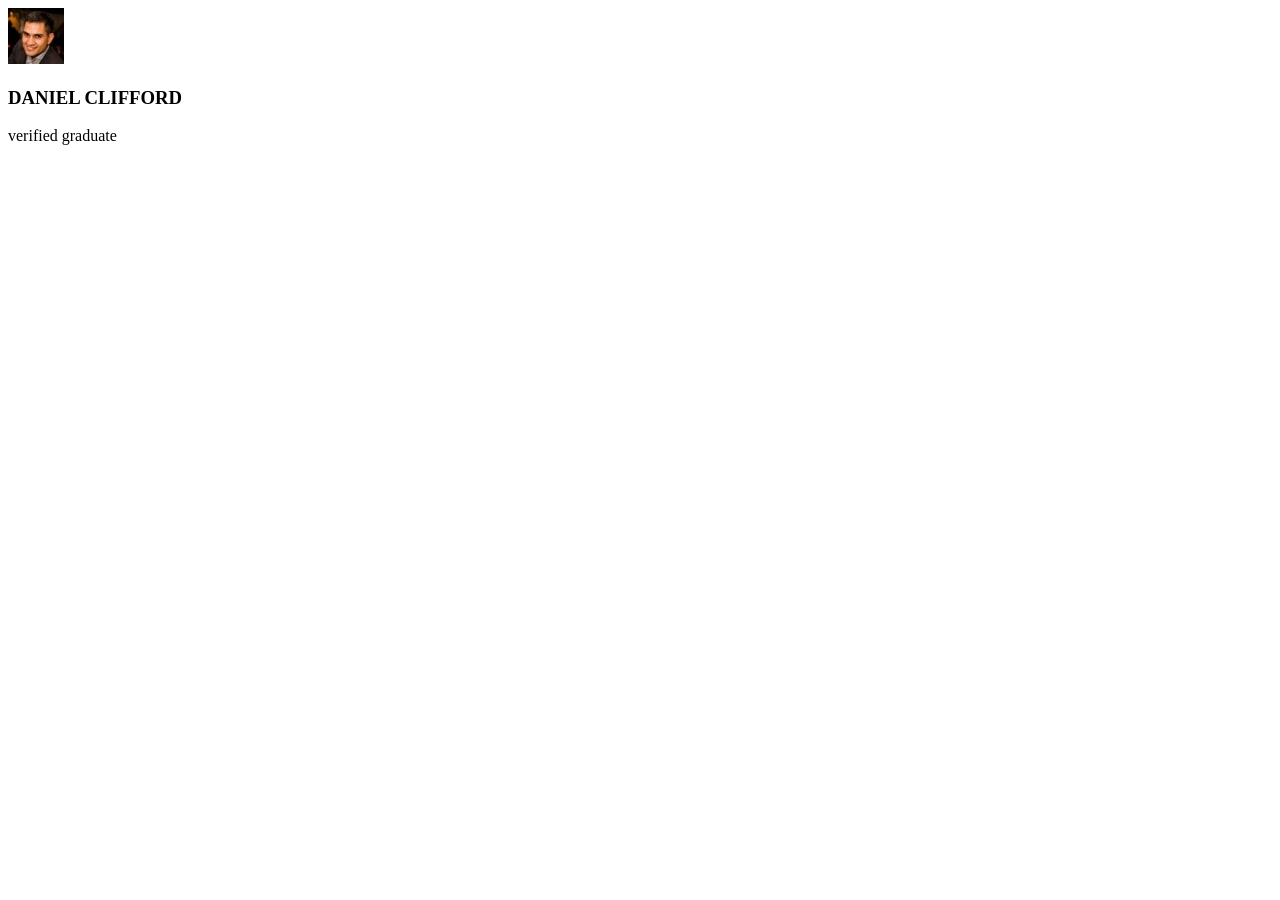
==== project/index.html @ 6bb4c8f9 "reuploaded the images" ====
<!doctype html>
<html lang="en">
  <head>
    <meta charset="UTF-8" />
    <meta name="viewport" content="width=device-width, initial-scale=1.0" />
    <link rel="stylesheet" href="styles.css" />
    <title>Testimonials</title>
  </head>
  <body>
    <div class="testimonials">
      <div class="card card==bg=purple">
        <header class="card__header">
          <img src="imgs/image-daniel.jpg" class="card__img" alt="daniel" />
          <div>
            <h3>DANIEL CLIFFORD</h3>
            <p>verified graduate</p>
          </div>
        </header>
      </div>
    </div>
  </body>
</html>
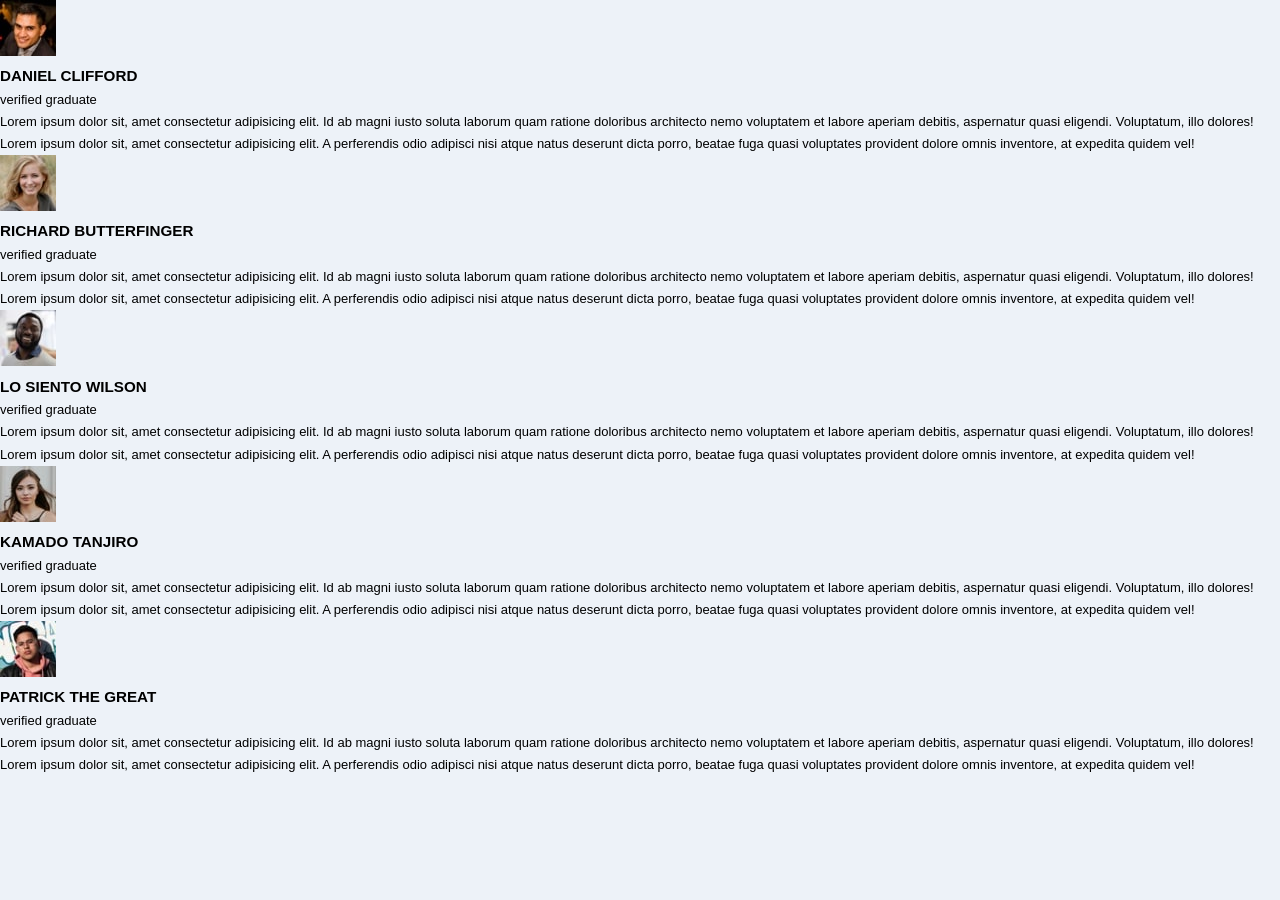
==== commit cb7c5c7e: "added the boilerplate of the project" ====
--- a/project/index.html
+++ b/project/index.html
@@ -16,6 +16,52 @@
             <p>verified graduate</p>
           </div>
         </header>
+        <p class="card__lead">Lorem ipsum dolor sit, amet consectetur adipisicing elit. Id ab magni iusto soluta laborum quam ratione doloribus architecto nemo voluptatem et labore aperiam debitis, aspernatur quasi eligendi. Voluptatum, illo dolores!</p>
+        <p class="card__quote">Lorem ipsum dolor sit, amet consectetur adipisicing elit. A perferendis odio adipisci nisi atque natus deserunt dicta porro, beatae fuga quasi voluptates provident dolore omnis inventore, at expedita quidem vel!</p>
+      </div>
+      <div class="card card==bg=purple">
+        <header class="card__header">
+          <img src="imgs/image-jeanette.jpg" class="card__img" alt="daniel" />
+          <div>
+            <h3>RICHARD BUTTERFINGER</h3>
+            <p>verified graduate</p>
+          </div>
+        </header>
+        <p class="card__lead">Lorem ipsum dolor sit, amet consectetur adipisicing elit. Id ab magni iusto soluta laborum quam ratione doloribus architecto nemo voluptatem et labore aperiam debitis, aspernatur quasi eligendi. Voluptatum, illo dolores!</p>
+        <p class="card__quote">Lorem ipsum dolor sit, amet consectetur adipisicing elit. A perferendis odio adipisci nisi atque natus deserunt dicta porro, beatae fuga quasi voluptates provident dolore omnis inventore, at expedita quidem vel!</p>
+      </div>
+      <div class="card card==bg=purple">
+        <header class="card__header">
+          <img src="imgs/image-jonathan.jpg" class="card__img" alt="daniel" />
+          <div>
+            <h3>LO SIENTO WILSON</h3>
+            <p>verified graduate</p>
+          </div>
+        </header>
+        <p class="card__lead">Lorem ipsum dolor sit, amet consectetur adipisicing elit. Id ab magni iusto soluta laborum quam ratione doloribus architecto nemo voluptatem et labore aperiam debitis, aspernatur quasi eligendi. Voluptatum, illo dolores!</p>
+        <p class="card__quote">Lorem ipsum dolor sit, amet consectetur adipisicing elit. A perferendis odio adipisci nisi atque natus deserunt dicta porro, beatae fuga quasi voluptates provident dolore omnis inventore, at expedita quidem vel!</p>
+      </div>
+      <div class="card card==bg=purple">
+        <header class="card__header">
+          <img src="imgs/image-kira.jpg" class="card__img" alt="daniel" />
+          <div>
+            <h3>KAMADO TANJIRO</h3>
+            <p>verified graduate</p>
+          </div>
+        </header>
+        <p class="card__lead">Lorem ipsum dolor sit, amet consectetur adipisicing elit. Id ab magni iusto soluta laborum quam ratione doloribus architecto nemo voluptatem et labore aperiam debitis, aspernatur quasi eligendi. Voluptatum, illo dolores!</p>
+        <p class="card__quote">Lorem ipsum dolor sit, amet consectetur adipisicing elit. A perferendis odio adipisci nisi atque natus deserunt dicta porro, beatae fuga quasi voluptates provident dolore omnis inventore, at expedita quidem vel!</p>
+      </div>
+      <div class="card card==bg=purple">
+        <header class="card__header">
+          <img src="imgs/image-patrick.jpg" class="card__img" alt="daniel" />
+          <div>
+            <h3>PATRICK THE GREAT</h3>
+            <p>verified graduate</p>
+          </div>
+        </header>
+        <p class="card__lead">Lorem ipsum dolor sit, amet consectetur adipisicing elit. Id ab magni iusto soluta laborum quam ratione doloribus architecto nemo voluptatem et labore aperiam debitis, aspernatur quasi eligendi. Voluptatum, illo dolores!</p>
+        <p class="card__quote">Lorem ipsum dolor sit, amet consectetur adipisicing elit. A perferendis odio adipisci nisi atque natus deserunt dicta porro, beatae fuga quasi voluptates provident dolore omnis inventore, at expedita quidem vel!</p>
       </div>
     </div>
   </body>
--- a/project/styles.css
+++ b/project/styles.css
@@ -0,0 +1,11 @@
+*{
+  box-sizing: border-box;
+  margin: 0;
+  padding: 0;
+}
+body{
+  background: #edf2f8;
+  font-family: "roboto",arial;
+  line-height: 1.7;
+  font-size: 13px;
+}
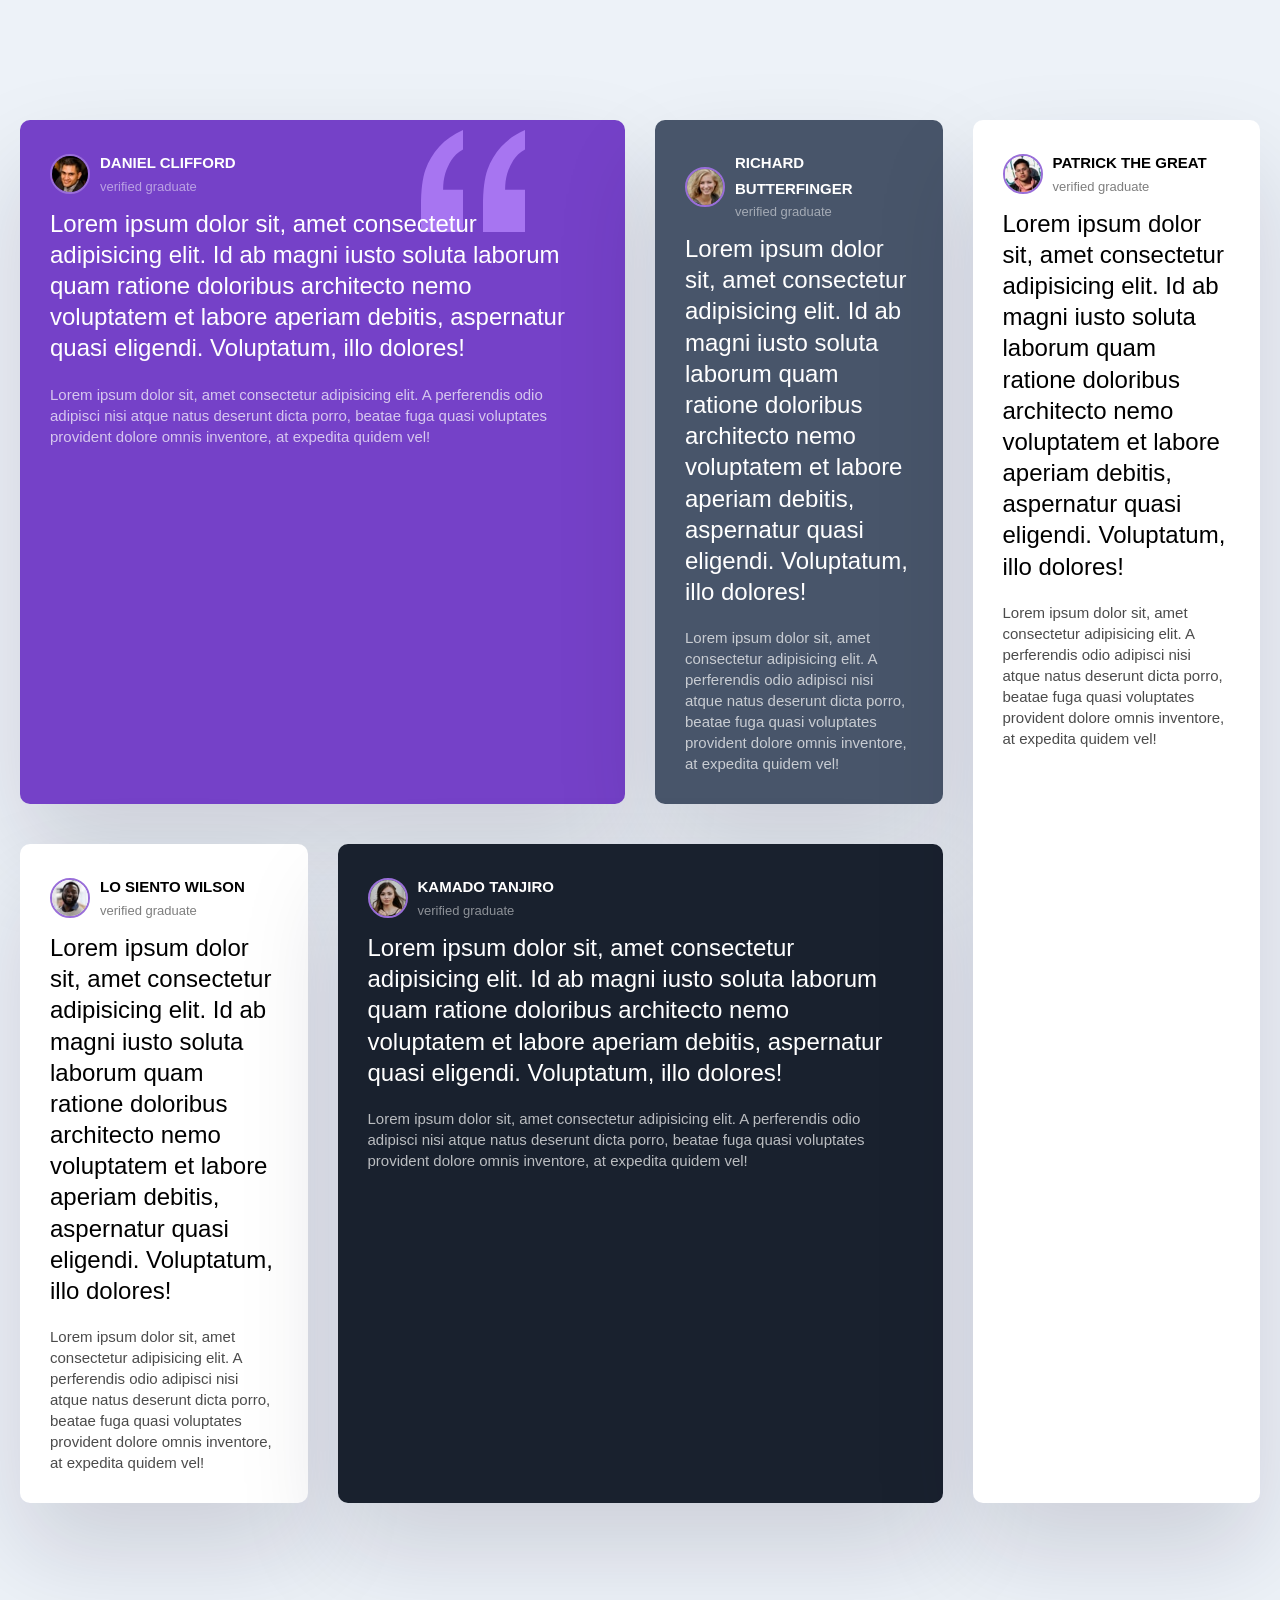
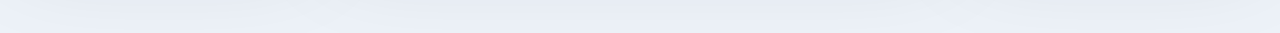
==== commit dfe15d31: "finished the testimonials project" ====
--- a/project/index.html
+++ b/project/index.html
@@ -8,7 +8,7 @@
   </head>
   <body>
     <div class="testimonials">
-      <div class="card card==bg=purple">
+      <div class="card card--bg-purple">
         <header class="card__header">
           <img src="imgs/image-daniel.jpg" class="card__img" alt="daniel" />
           <div>
@@ -19,7 +19,7 @@
         <p class="card__lead">Lorem ipsum dolor sit, amet consectetur adipisicing elit. Id ab magni iusto soluta laborum quam ratione doloribus architecto nemo voluptatem et labore aperiam debitis, aspernatur quasi eligendi. Voluptatum, illo dolores!</p>
         <p class="card__quote">Lorem ipsum dolor sit, amet consectetur adipisicing elit. A perferendis odio adipisci nisi atque natus deserunt dicta porro, beatae fuga quasi voluptates provident dolore omnis inventore, at expedita quidem vel!</p>
       </div>
-      <div class="card card==bg=purple">
+      <div class="card card--bg-gray-blue">
         <header class="card__header">
           <img src="imgs/image-jeanette.jpg" class="card__img" alt="daniel" />
           <div>
@@ -30,7 +30,7 @@
         <p class="card__lead">Lorem ipsum dolor sit, amet consectetur adipisicing elit. Id ab magni iusto soluta laborum quam ratione doloribus architecto nemo voluptatem et labore aperiam debitis, aspernatur quasi eligendi. Voluptatum, illo dolores!</p>
         <p class="card__quote">Lorem ipsum dolor sit, amet consectetur adipisicing elit. A perferendis odio adipisci nisi atque natus deserunt dicta porro, beatae fuga quasi voluptates provident dolore omnis inventore, at expedita quidem vel!</p>
       </div>
-      <div class="card card==bg=purple">
+      <div class="card">
         <header class="card__header">
           <img src="imgs/image-jonathan.jpg" class="card__img" alt="daniel" />
           <div>
@@ -41,7 +41,7 @@
         <p class="card__lead">Lorem ipsum dolor sit, amet consectetur adipisicing elit. Id ab magni iusto soluta laborum quam ratione doloribus architecto nemo voluptatem et labore aperiam debitis, aspernatur quasi eligendi. Voluptatum, illo dolores!</p>
         <p class="card__quote">Lorem ipsum dolor sit, amet consectetur adipisicing elit. A perferendis odio adipisci nisi atque natus deserunt dicta porro, beatae fuga quasi voluptates provident dolore omnis inventore, at expedita quidem vel!</p>
       </div>
-      <div class="card card==bg=purple">
+      <div class="card card--bg-black-blue">
         <header class="card__header">
           <img src="imgs/image-kira.jpg" class="card__img" alt="daniel" />
           <div>
@@ -52,7 +52,7 @@
         <p class="card__lead">Lorem ipsum dolor sit, amet consectetur adipisicing elit. Id ab magni iusto soluta laborum quam ratione doloribus architecto nemo voluptatem et labore aperiam debitis, aspernatur quasi eligendi. Voluptatum, illo dolores!</p>
         <p class="card__quote">Lorem ipsum dolor sit, amet consectetur adipisicing elit. A perferendis odio adipisci nisi atque natus deserunt dicta porro, beatae fuga quasi voluptates provident dolore omnis inventore, at expedita quidem vel!</p>
       </div>
-      <div class="card card==bg=purple">
+      <div class="card">
         <header class="card__header">
           <img src="imgs/image-patrick.jpg" class="card__img" alt="daniel" />
           <div>
--- a/project/styles.css
+++ b/project/styles.css
@@ -8,4 +8,95 @@
   font-family: "roboto",arial;
   line-height: 1.7;
   font-size: 13px;
+}
+.testimonials{
+  max-width: 1440px;
+  margin: 100px auto;
+  padding: 20px;
+  display: grid;
+  grid-template-columns: repeat(4,1fr);
+  gap: 30px
+}
+.card{
+  background: white;
+  border-radius: 10px;
+  padding: 30px;
+  box-shadow: rgba(17, 12, 46, 0.15) 0px 48px 100px 0px;
+  margin-bottom: 10px;
+}
+.card__header{
+  display: flex;
+  align-items: center;
+  margin-bottom: 10px;
+}
+.card__header h3{
+  font-size: 15px;
+}
+.card__header p{
+  opacity: 50%;
+}
+.card__img{
+  width: 40px;
+  height : 40px;
+  border-radius: 50%;
+  border: 2px solid #996ed9;
+  margin-right:10px ;
+}
+.card__lead{
+  font-size: 1.5rem;
+  font-weight: 500;
+  line-height: 1.3;
+  margin-bottom: 20px;
+}
+.card__quote{
+  font-size: 15px;
+  font-weight: 500;
+  line-height: 1.4;
+  opacity: 70%;
+}
+.card--bg-purple{
+  background: hsl(263,55%,52%);
+  color: white;
+  background-image: url('./imgs/bg-pattern-quotation.svg');
+  background-repeat: no-repeat;
+  background-position: top 10px right 100px;
+}
+.card--bg-gray-blue{
+  background: hsl(217,19%,35%);
+  color: white;
+}
+.card--bg-black-blue{
+  background: hsl(219,29%,14%);
+  color: white;
+}
+.footer{
+  text-align: center;
+}
+.card:nth-of-type(1){
+  grid-column: 1/3;
+}
+.card:nth-of-type(4){
+  grid-column: 2/4;
+  grid-row:2/3;
+}
+.card:nth-of-type(5){
+  grid-column: 4/5;
+  grid-row:1/3;
+}
+@media(max-width:768px){
+  .testimonials{
+    grid-template-columns: 1fr;
+    width: 100%;
+  }
+  .card:nth-of-type(1){
+  grid-column: 1;
+}
+.card:nth-of-type(4){
+  grid-column: 2;
+  grid-row:4;
+}
+.card:nth-of-type(5){
+  grid-column: 1;
+  grid-row:5;
+}
 }
